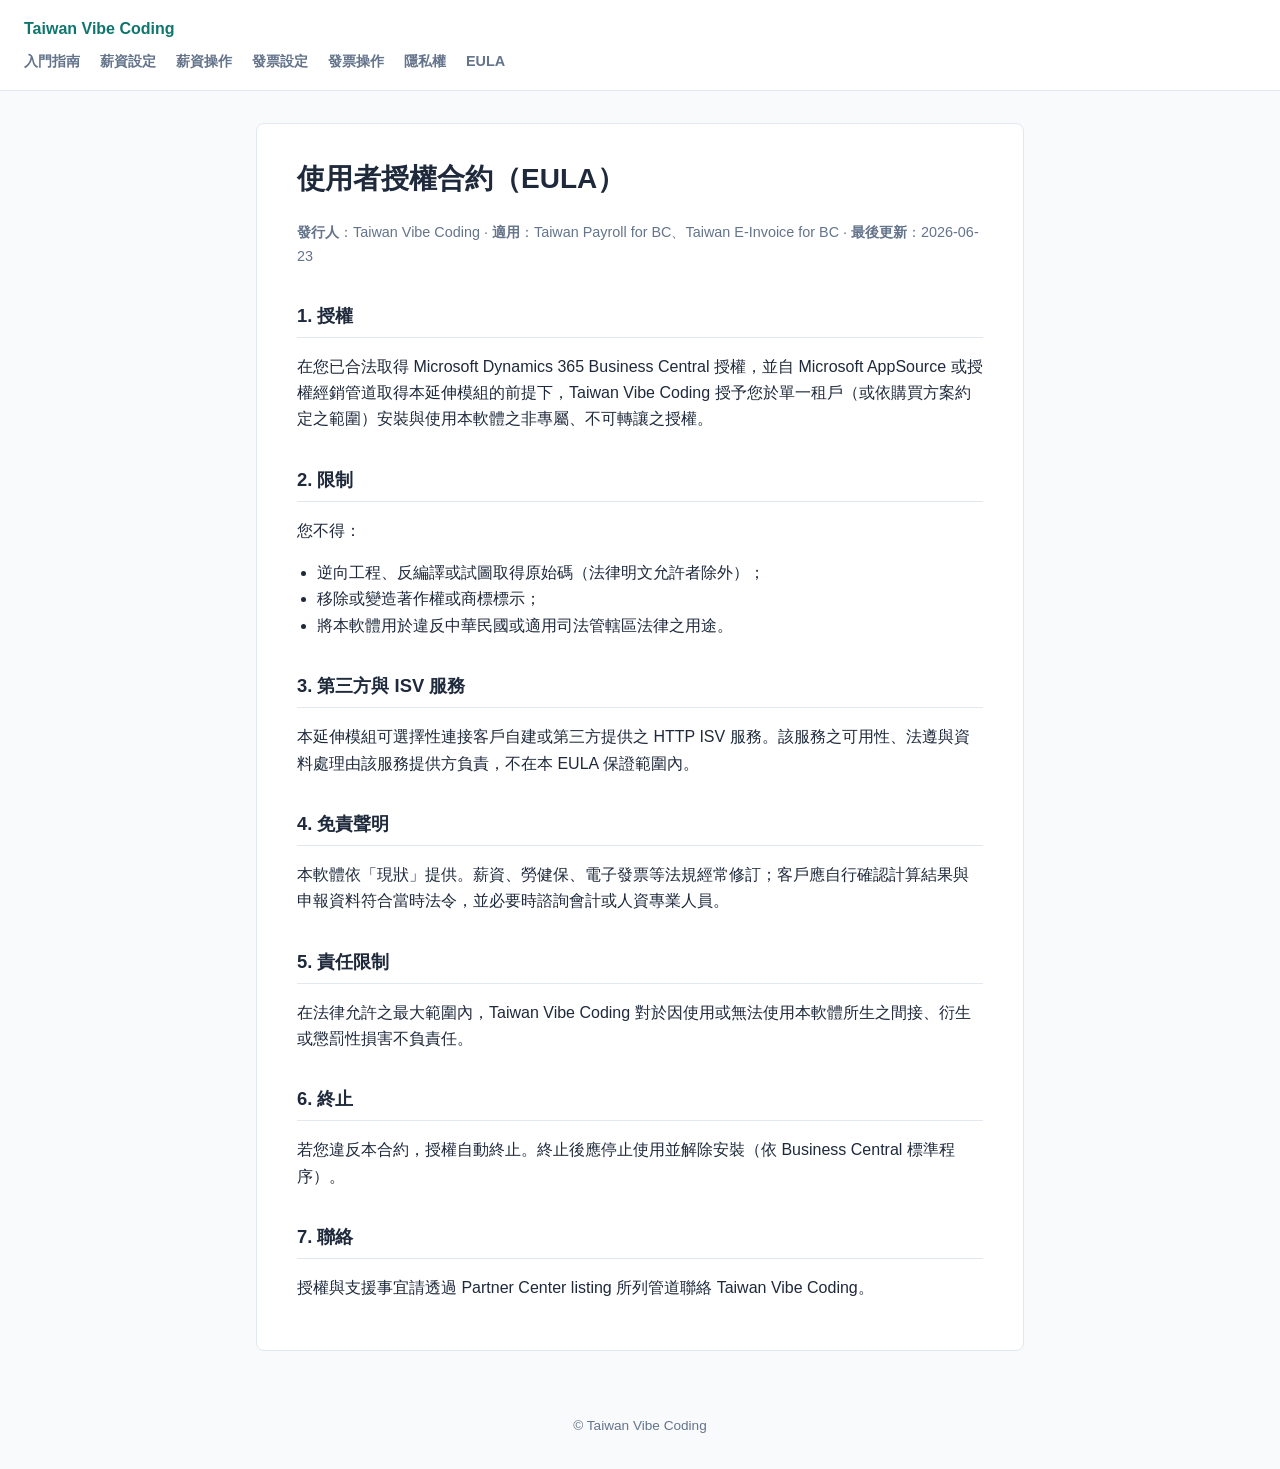
==== eula.html @ a0aa7245 "Sync AppSource docs from taipei-seafood monorepo" ====
<!DOCTYPE html>
<html lang="zh-Hant">
<head>
  <meta charset="utf-8" />
  <meta name="viewport" content="width=device-width, initial-scale=1" />
  <title>使用者授權合約（EULA）— Taiwan Vibe Coding</title>
  <link rel="stylesheet" href="assets/style.css" />
</head>
<body>
  <header>
    <a href="index.html">Taiwan Vibe Coding</a>
    <nav>
      <a href="getting-started.html">入門指南</a>
      <a href="help/payroll.html">薪資設定</a>
      <a href="help/payroll-operations.html">薪資操作</a>
      <a href="help/einvoice.html">發票設定</a>
      <a href="help/einvoice-operations.html">發票操作</a>
      <a href="privacy.html">隱私權</a>
      <a href="eula.html">EULA</a>
    </nav>
  </header>
  <main>
    <h1>使用者授權合約（EULA）</h1>
    <p class="meta"><strong>發行人</strong>：Taiwan Vibe Coding · <strong>適用</strong>：Taiwan Payroll for BC、Taiwan E-Invoice for BC · <strong>最後更新</strong>：2026-06-23</p>

    <h2>1. 授權</h2>
    <p>在您已合法取得 Microsoft Dynamics 365 Business Central 授權，並自 Microsoft AppSource 或授權經銷管道取得本延伸模組的前提下，Taiwan Vibe Coding 授予您於單一租戶（或依購買方案約定之範圍）安裝與使用本軟體之非專屬、不可轉讓之授權。</p>

    <h2>2. 限制</h2>
    <p>您不得：</p>
    <ul>
      <li>逆向工程、反編譯或試圖取得原始碼（法律明文允許者除外）；</li>
      <li>移除或變造著作權或商標標示；</li>
      <li>將本軟體用於違反中華民國或適用司法管轄區法律之用途。</li>
    </ul>

    <h2>3. 第三方與 ISV 服務</h2>
    <p>本延伸模組可選擇性連接客戶自建或第三方提供之 HTTP ISV 服務。該服務之可用性、法遵與資料處理由該服務提供方負責，不在本 EULA 保證範圍內。</p>

    <h2>4. 免責聲明</h2>
    <p>本軟體依「現狀」提供。薪資、勞健保、電子發票等法規經常修訂；客戶應自行確認計算結果與申報資料符合當時法令，並必要時諮詢會計或人資專業人員。</p>

    <h2>5. 責任限制</h2>
    <p>在法律允許之最大範圍內，Taiwan Vibe Coding 對於因使用或無法使用本軟體所生之間接、衍生或懲罰性損害不負責任。</p>

    <h2>6. 終止</h2>
    <p>若您違反本合約，授權自動終止。終止後應停止使用並解除安裝（依 Business Central 標準程序）。</p>

    <h2>7. 聯絡</h2>
    <p>授權與支援事宜請透過 Partner Center listing 所列管道聯絡 Taiwan Vibe Coding。</p>
  </main>
  <footer>© Taiwan Vibe Coding</footer>
</body>
</html>
---- assets/style.css ----
:root {
  --bg: #f8fafc;
  --card: #fff;
  --text: #1e293b;
  --muted: #64748b;
  --accent: #0f766e;
  --border: #e2e8f0;
}
* { box-sizing: border-box; }
body {
  margin: 0;
  font-family: "Segoe UI", "PingFang TC", "Noto Sans TC", sans-serif;
  background: var(--bg);
  color: var(--text);
  line-height: 1.65;
}
header {
  background: var(--card);
  border-bottom: 1px solid var(--border);
  padding: 1rem 1.5rem;
}
header a { color: var(--accent); text-decoration: none; font-weight: 600; }
nav { margin-top: 0.5rem; font-size: 0.9rem; }
nav a { color: var(--muted); margin-right: 1rem; text-decoration: none; }
nav a:hover { color: var(--accent); }
main {
  max-width: 48rem;
  margin: 2rem auto;
  padding: 0 1.5rem 3rem;
  background: var(--card);
  border: 1px solid var(--border);
  border-radius: 8px;
  padding: 2rem 2.5rem;
}
h1 { font-size: 1.75rem; margin-top: 0; }
h2 { font-size: 1.15rem; margin-top: 2rem; border-bottom: 1px solid var(--border); padding-bottom: 0.35rem; }
.meta { color: var(--muted); font-size: 0.9rem; margin-bottom: 1.5rem; }
table { width: 100%; border-collapse: collapse; font-size: 0.95rem; margin: 1rem 0; }
th, td { border: 1px solid var(--border); padding: 0.5rem 0.75rem; text-align: left; }
th { background: var(--bg); }
ul { padding-left: 1.25rem; }
footer {
  text-align: center;
  color: var(--muted);
  font-size: 0.85rem;
  padding: 2rem 1rem;
}
pre {
  background: var(--bg);
  border: 1px solid var(--border);
  border-radius: 6px;
  padding: 1rem 1.25rem;
  overflow-x: auto;
  font-size: 0.9rem;
  line-height: 1.5;
}
code { font-size: 0.9em; background: var(--bg); padding: 0.1em 0.35em; border-radius: 4px; }
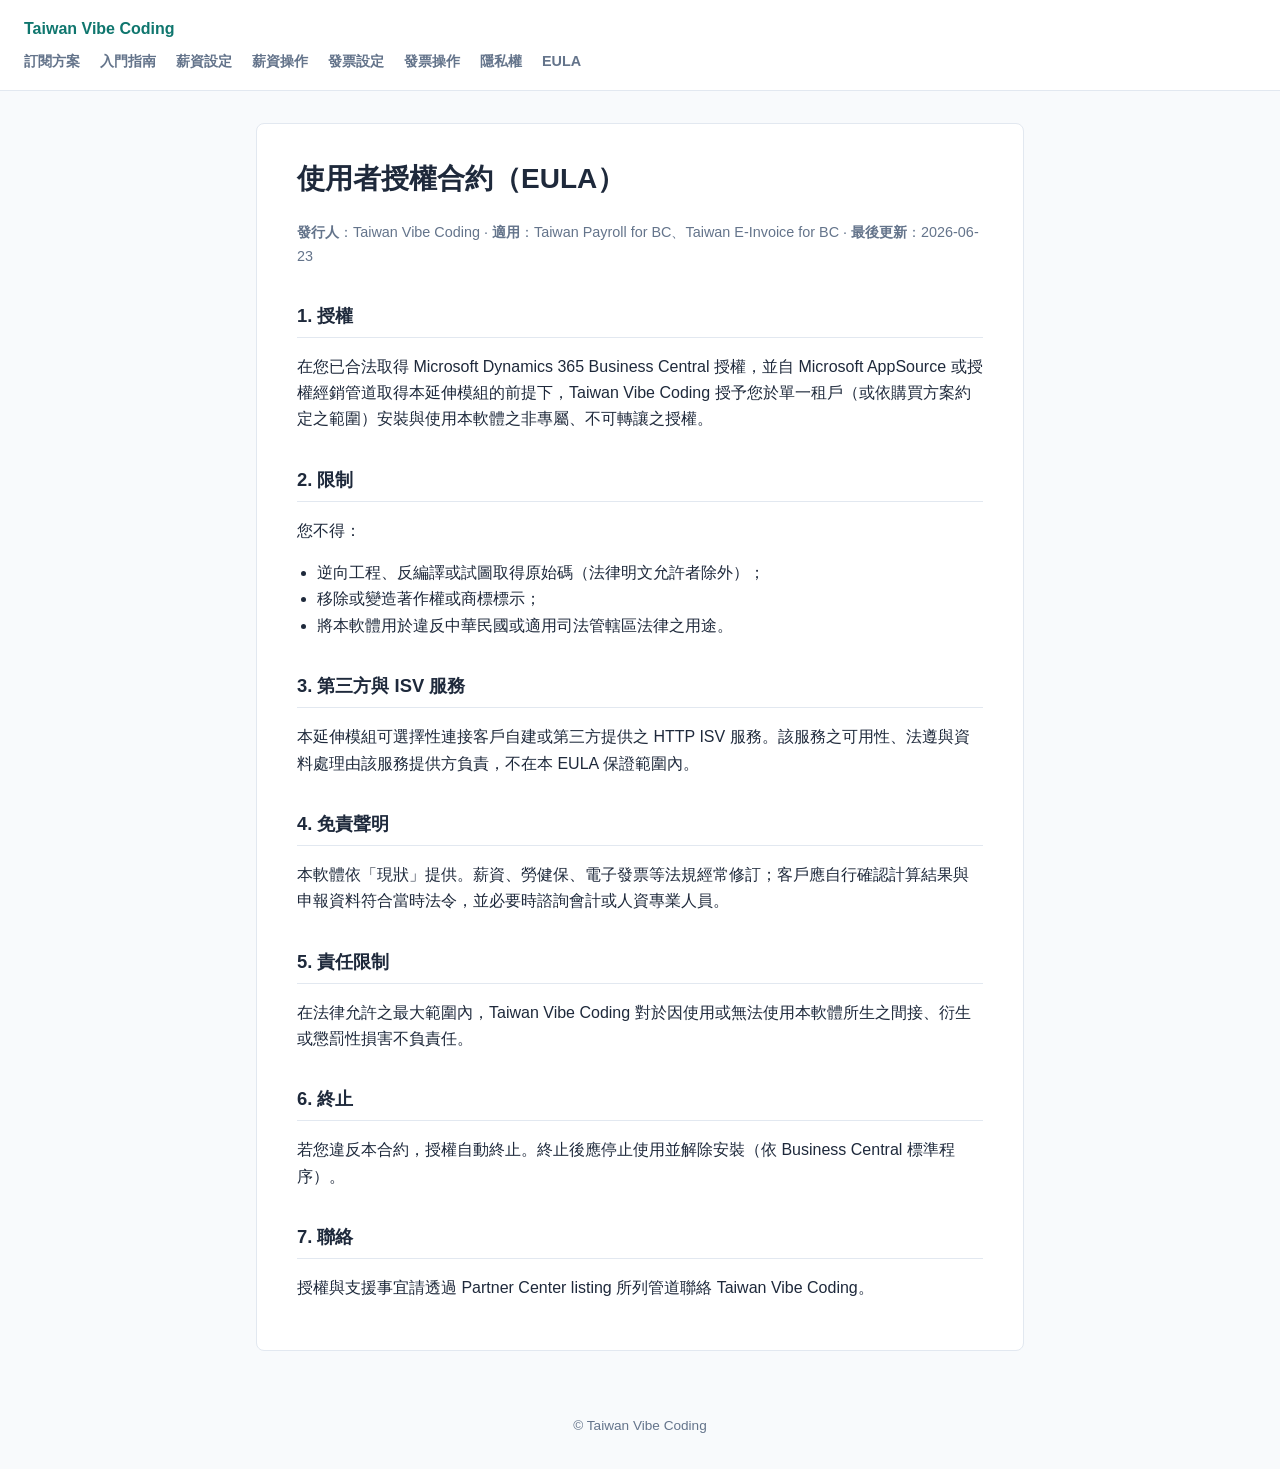
==== commit ce12e6a6: "Sync AppSource docs from taiwan-vibe-coding monorepo" ====
--- a/eula.html
+++ b/eula.html
@@ -10,6 +10,7 @@
   <header>
     <a href="index.html">Taiwan Vibe Coding</a>
     <nav>
+      <a href="pricing.html">訂閱方案</a>
       <a href="getting-started.html">入門指南</a>
       <a href="help/payroll.html">薪資設定</a>
       <a href="help/payroll-operations.html">薪資操作</a>
--- a/assets/style.css
+++ b/assets/style.css
@@ -55,3 +55,30 @@
   line-height: 1.5;
 }
 code { font-size: 0.9em; background: var(--bg); padding: 0.1em 0.35em; border-radius: 4px; }
+figure.screenshot {
+  margin: 1.25rem 0 1.75rem;
+  padding: 0;
+}
+figure.screenshot img {
+  display: block;
+  max-width: 100%;
+  height: auto;
+  border: 1px solid var(--border);
+  border-radius: 6px;
+  box-shadow: 0 1px 3px rgba(15, 23, 42, 0.06);
+}
+figure.screenshot figcaption {
+  color: var(--muted);
+  font-size: 0.85rem;
+  margin-top: 0.5rem;
+  text-align: center;
+}
+.product-grid {
+  display: grid;
+  grid-template-columns: repeat(2, 1fr);
+  gap: 1.25rem;
+  margin: 1.5rem 0;
+}
+@media (max-width: 640px) {
+  .product-grid { grid-template-columns: 1fr; }
+}
